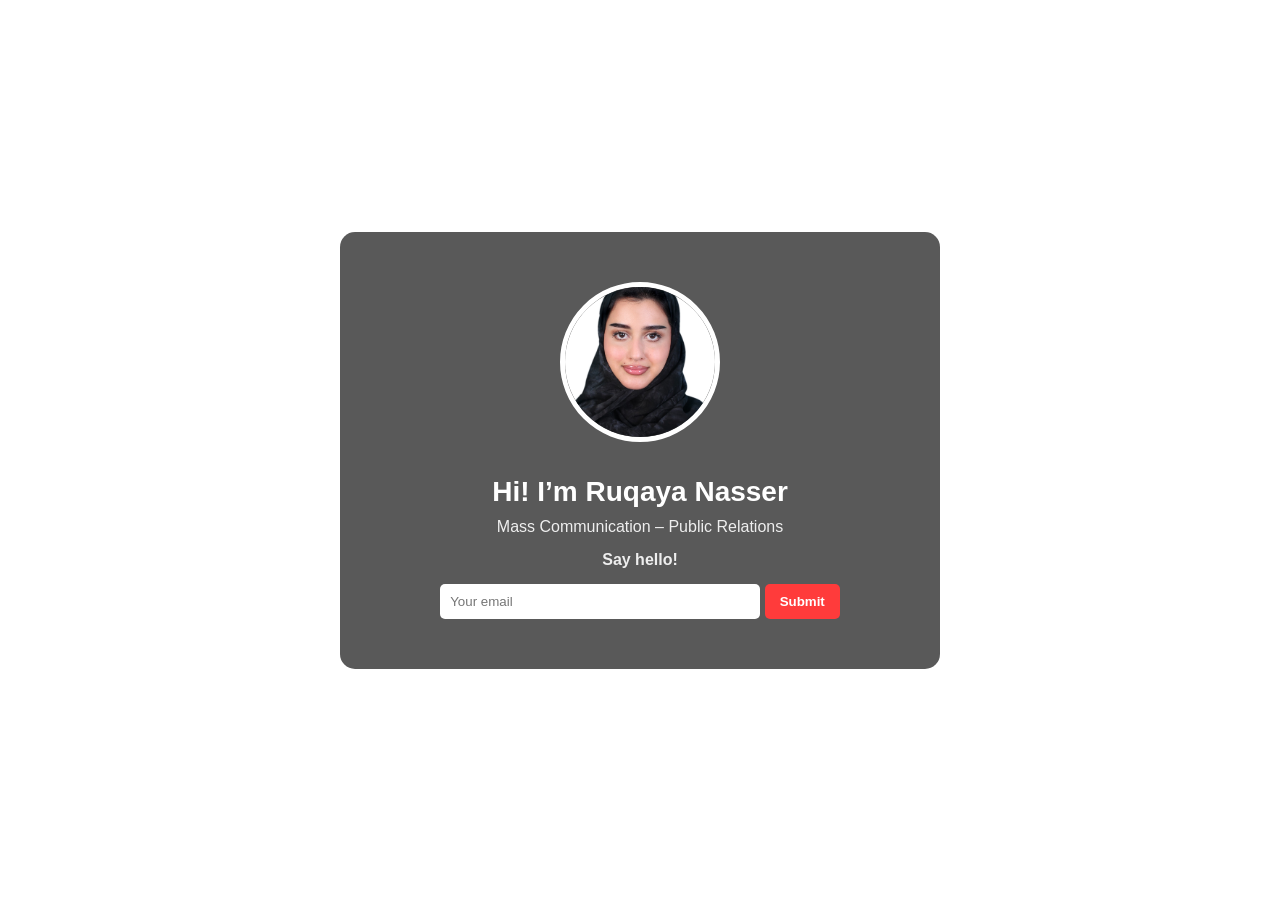
==== index.html @ b61541a9 "Add files via upload" ====
<!DOCTYPE html>
<html lang="en">
<head>
<meta charset="UTF-8">
<meta name="viewport" content="width=device-width, initial-scale=1.0">
<title>Ruqaya Nasser | Personal Website</title>
<link rel="stylesheet" href="style.css">
</head>

<body>

<div class="hero">
    <div class="overlay-box">
        
        <img src="imgcv.JPG" alt="Profile" class="profile-img">

        <h1>Hi! I’m Ruqaya Nasser </h1>
        <p>Mass Communication – Public Relations</p>
        <p><strong>Say hello!</strong></p>

        <div class="email-form">
            <input type="email" placeholder="Your email">
            <button>Submit</button>
        </div>

    </div>
</div>

</body>
</html>
---- style.css ----
body{
    margin:0;
    font-family: 'Segoe UI', sans-serif;
}

/* HERO SECTION */
.hero{
    background-image: url('https://images.unsplash.com/photo-1492724441997-5dc865305da7?auto=format&fit=crop&w=1600&q=80');
    background-size: cover;
    background-position: center;
    height:100vh;
    display:flex;
    justify-content:center;
    align-items:center;
}

/* DARK BOX */
.overlay-box{
    background: rgba(0,0,0,0.65);
    padding:50px;
    text-align:center;
    border-radius:15px;
    width:90%;
    max-width:500px;
    color:white;
}

/* PROFILE IMAGE */
.profile-img{
    width:150px;
    height:150px;
    border-radius:50%;
    border:5px solid white;
    object-fit:cover;
    margin-bottom:20px;
}

/* TEXT */
.overlay-box h1{
    margin:10px 0;
    font-size:28px;
}

.overlay-box p{
    margin:5px 0 15px;
    font-size:16px;
    opacity:0.9;
}

/* EMAIL FORM */
.email-form{
    margin-top:15px;
}

.email-form input{
    padding:10px;
    width:60%;
    border:none;
    border-radius:5px;
    outline:none;
}

.email-form button{
    padding:10px 15px;
    border:none;
    background:#ff3b3b;
    color:white;
    border-radius:5px;
    cursor:pointer;
    font-weight:bold;
}

.email-form button:hover{
    background:#cc0000;
}
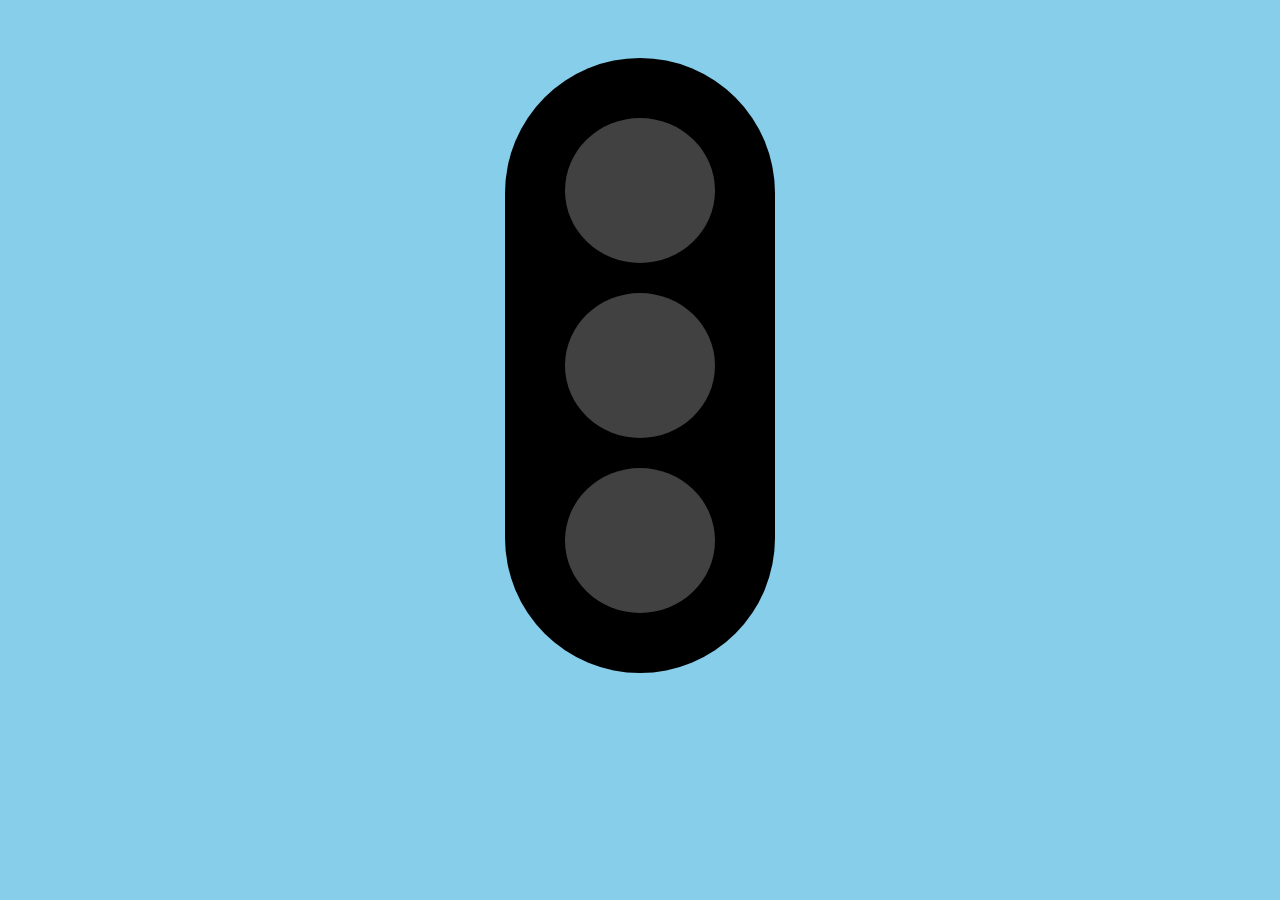
==== commit 5f9edc5b: "Add files via upload" ====
--- a/index.html
+++ b/index.html
@@ -1,31 +1,18 @@
 <!DOCTYPE html>
 <html lang="en">
-<head>
-<meta charset="UTF-8">
-<meta name="viewport" content="width=device-width, initial-scale=1.0">
-<title>Ruqaya Nasser | Personal Website</title>
-<link rel="stylesheet" href="style.css">
-</head>
+    <head>
+        <meta charset="UTF-8">
+        <meta http-equiv="X-UA-Compatible" content="IE=edge">
+        <meta name="viewport" content="width=device-width, initial-scale=1.0">
+        <title>Traffic Single Light</title>
+        <link rel="stylesheet" href="style.css">
+    </head>
+    <body>
 
-<body>
-
-<div class="hero">
-    <div class="overlay-box">
-        
-        <img src="imgcv.JPG" alt="Profile" class="profile-img">
-
-        <h1>Hi! I’m Ruqaya Nasser </h1>
-        <p>Mass Communication – Public Relations</p>
-        <p><strong>Say hello!</strong></p>
-
-        <div class="email-form">
-            <input type="email" placeholder="Your email">
-            <button>Submit</button>
-        </div>
-
-    </div>
-</div>
-
-</body>
-</html>
-
+     <div class="countainer">
+        <div class="red sig"></div>
+        <div class="yellow sig"></div>
+        <div class="green sig"></div>
+     </div>
+    </body>
+</html>
--- a/style.css
+++ b/style.css
@@ -1,76 +1,35 @@
 body{
-    margin:0;
-    font-family: 'Segoe UI', sans-serif;
+    background-color: skyblue;
+    display: flex;
+    justify-content: center;
+    align-items: center;
+
 }
 
-/* HERO SECTION */
-.hero{
-    background-image: url('https://images.unsplash.com/photo-1492724441997-5dc865305da7?auto=format&fit=crop&w=1600&q=80');
-    background-size: cover;
-    background-position: center;
-    height:100vh;
-    display:flex;
-    justify-content:center;
-    align-items:center;
+.countainer{
+    background-color: black;
+    padding: 30px;
+    border-radius: 150px;
+    margin-top: 50px;
 }
 
-/* DARK BOX */
-.overlay-box{
-    background: rgba(0,0,0,0.65);
-    padding:50px;
-    text-align:center;
-    border-radius:15px;
-    width:90%;
-    max-width:500px;
-    color:white;
+.sig{
+    width: 150px;
+    height: 145px;
+    background-color: rgb(65, 65, 65);
+    border-radius: 50%;
+    margin: 30px;
+
 }
 
-/* PROFILE IMAGE */
-.profile-img{
-    width:150px;
-    height:150px;
-    border-radius:50%;
-    border:5px solid white;
-    object-fit:cover;
-    margin-bottom:20px;
+.red:hover{
+    background-color: red;
 }
 
-/* TEXT */
-.overlay-box h1{
-    margin:10px 0;
-    font-size:28px;
+.yellow:hover{
+    background-color: yellow;
 }
 
-.overlay-box p{
-    margin:5px 0 15px;
-    font-size:16px;
-    opacity:0.9;
-}
-
-/* EMAIL FORM */
-.email-form{
-    margin-top:15px;
-}
-
-.email-form input{
-    padding:10px;
-    width:60%;
-    border:none;
-    border-radius:5px;
-    outline:none;
-}
-
-.email-form button{
-    padding:10px 15px;
-    border:none;
-    background:#ff3b3b;
-    color:white;
-    border-radius:5px;
-    cursor:pointer;
-    font-weight:bold;
-}
-
-.email-form button:hover{
-    background:#cc0000;
-}
-
+.green:hover{
+    background-color: green;
+}
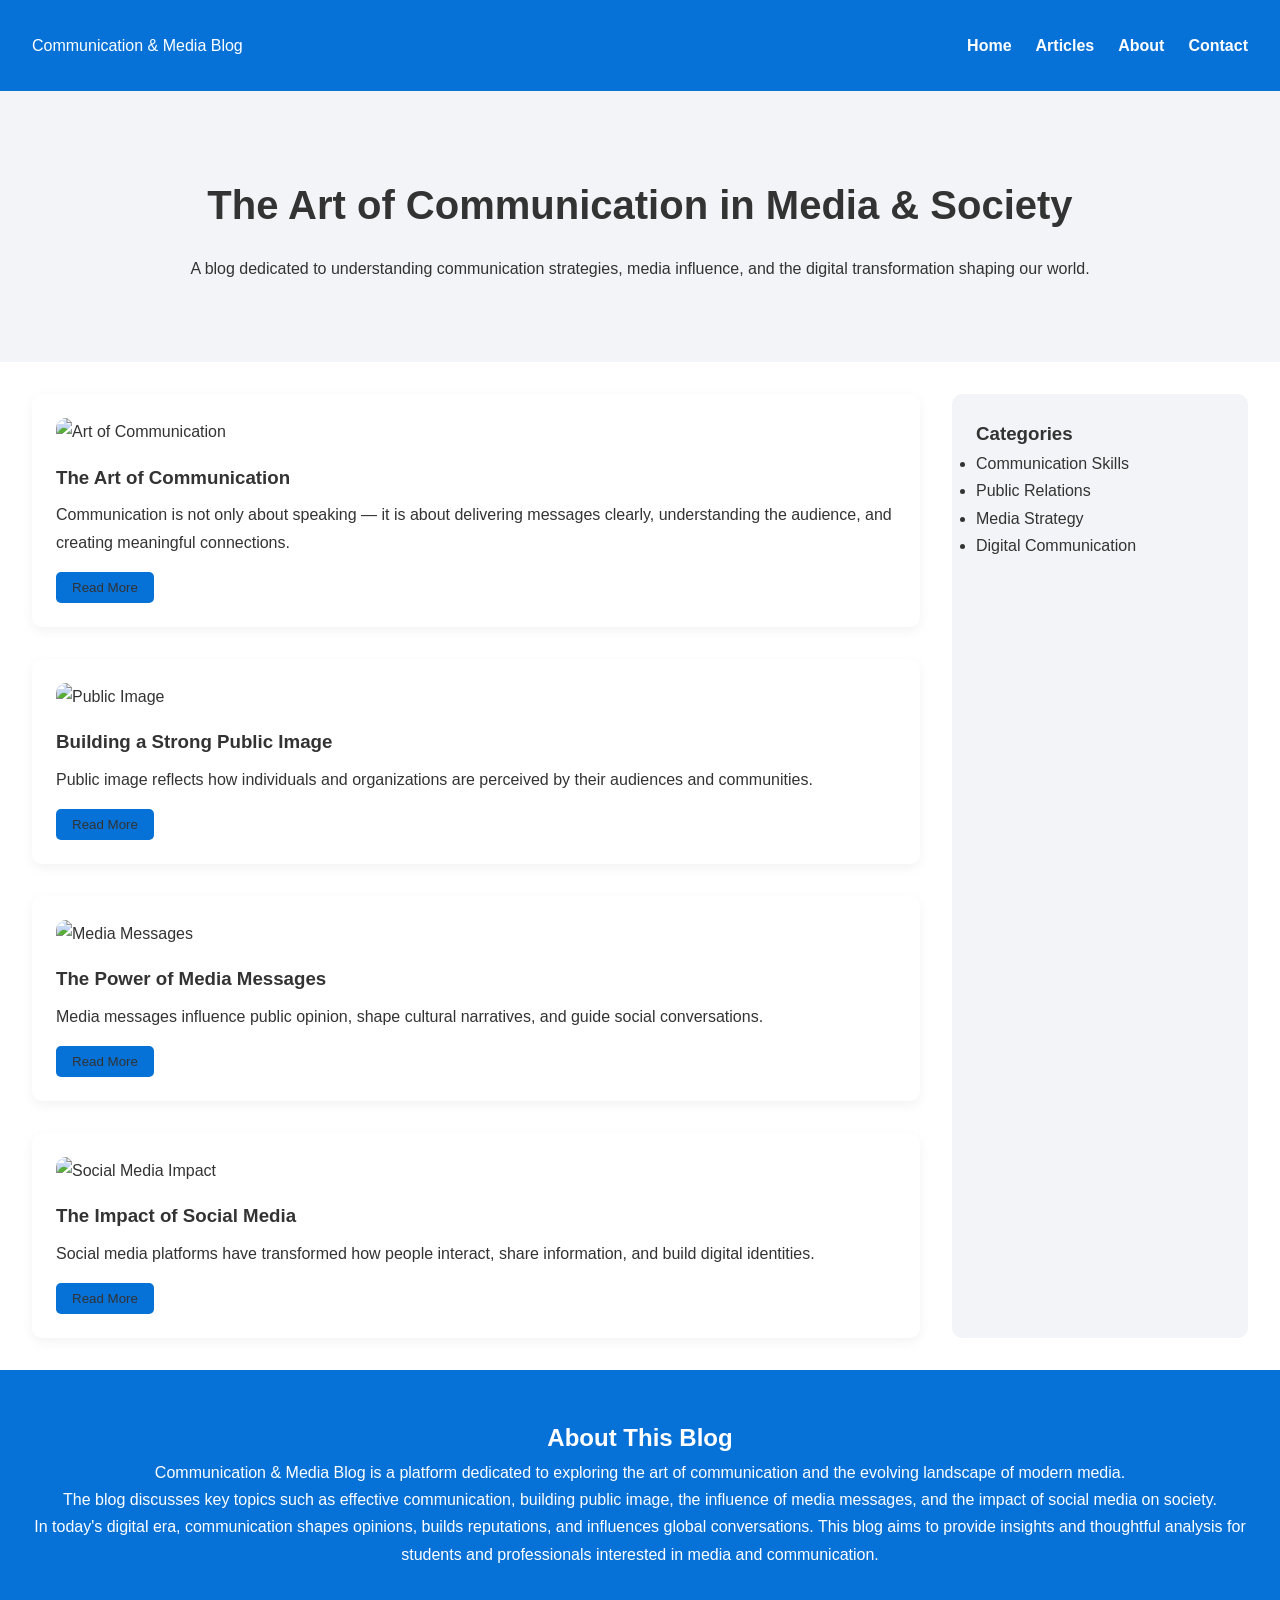
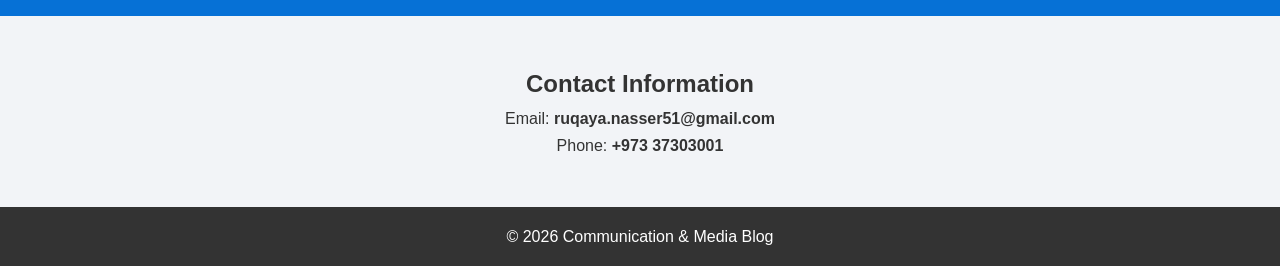
==== commit 049044c1: "Add files via upload" ====
--- a/index.html
+++ b/index.html
@@ -1,18 +1,159 @@
 <!DOCTYPE html>
 <html lang="en">
-    <head>
-        <meta charset="UTF-8">
-        <meta http-equiv="X-UA-Compatible" content="IE=edge">
-        <meta name="viewport" content="width=device-width, initial-scale=1.0">
-        <title>Traffic Single Light</title>
-        <link rel="stylesheet" href="style.css">
-    </head>
-    <body>
+<head>
+<meta charset="UTF-8">
+<meta name="viewport" content="width=device-width, initial-scale=1.0">
+<title>Communication & Media Blog</title>
+<link rel="stylesheet" href="style.css">
+</head>
 
-     <div class="countainer">
-        <div class="red sig"></div>
-        <div class="yellow sig"></div>
-        <div class="green sig"></div>
-     </div>
-    </body>
-</html>+<body>
+
+<header>
+    <div class="logo">Communication & Media Blog</div>
+    <nav>
+        <ul>
+            <li><a href="#home">Home</a></li>
+            <li><a href="#blog">Articles</a></li>
+            <li><a href="#about">About</a></li>
+            <li><a href="#contact">Contact</a></li>
+        </ul>
+    </nav>
+</header>
+
+<section class="hero" id="home">
+    <h1>The Art of Communication in Media & Society</h1>
+    <p>
+        A blog dedicated to understanding communication strategies, media influence,
+        and the digital transformation shaping our world.
+    </p>
+</section>
+
+<main id="blog">
+<div class="blog-container">
+
+<div class="posts">
+
+<!-- Post 1 -->
+<div class="post-card">
+<img src="https://images.unsplash.com/photo-1521737604893-d14cc237f11d" alt="Art of Communication">
+<h3>The Art of Communication</h3>
+<p>
+Communication is not only about speaking — it is about delivering messages clearly,
+understanding the audience, and creating meaningful connections.
+</p>
+<p class="full-text">
+Effective communication requires active listening, empathy, and adaptability.
+In professional and social environments, strong communication skills build trust,
+improve teamwork, and enhance leadership impact.
+</p>
+<button class="read-more-btn">Read More</button>
+</div>
+
+<!-- Post 2 -->
+<div class="post-card">
+<img src="https://images.unsplash.com/photo-1556740738-b6a63e27c4df" alt="Public Image">
+<h3>Building a Strong Public Image</h3>
+<p>
+Public image reflects how individuals and organizations are perceived
+by their audiences and communities.
+</p>
+<p class="full-text">
+A positive mental image is built through consistency, transparency,
+ethical behavior, and strategic communication.
+Public relations strategies play a vital role in shaping long-term reputation.
+</p>
+<button class="read-more-btn">Read More</button>
+</div>
+
+<!-- Post 3 -->
+<div class="post-card">
+<img src="https://images.unsplash.com/photo-1504711434969-e33886168f5c" alt="Media Messages">
+<h3>The Power of Media Messages</h3>
+<p>
+Media messages influence public opinion, shape cultural narratives,
+and guide social conversations.
+</p>
+<p class="full-text">
+Through carefully crafted storytelling, visuals, and language,
+media platforms can raise awareness, promote ideas,
+and inspire change across societies.
+Understanding message framing is essential in modern communication.
+</p>
+<button class="read-more-btn">Read More</button>
+</div>
+
+<!-- Post 4 -->
+<div class="post-card">
+<img src="https://images.unsplash.com/photo-1515378791036-0648a3ef77b2" alt="Social Media Impact">
+<h3>The Impact of Social Media</h3>
+<p>
+Social media platforms have transformed how people interact,
+share information, and build digital identities.
+</p>
+<p class="full-text">
+From brand building to activism, social media creates opportunities
+for engagement and influence. However, it also requires responsibility,
+ethical awareness, and strategic content planning.
+</p>
+<button class="read-more-btn">Read More</button>
+</div>
+
+</div>
+
+<aside class="sidebar">
+<h3>Categories</h3>
+<ul>
+<li>Communication Skills</li>
+<li>Public Relations</li>
+<li>Media Strategy</li>
+<li>Digital Communication</li>
+</ul>
+
+
+</aside>
+
+</div>
+</main>
+
+<section class="about" id="about">
+<h2>About This Blog</h2>
+<p>
+Communication & Media Blog is a platform dedicated to exploring the art of communication
+and the evolving landscape of modern media.
+</p>
+<p>
+The blog discusses key topics such as effective communication,
+building public image, the influence of media messages,
+and the impact of social media on society.
+</p>
+<p>
+In today's digital era, communication shapes opinions,
+builds reputations, and influences global conversations.
+This blog aims to provide insights and thoughtful analysis
+for students and professionals interested in media and communication.
+</p>
+</section>
+
+<section class="contact" id="contact">
+<h2>Contact Information</h2>
+<p>Email: <strong>ruqaya.nasser51@gmail.com</strong></p>
+<p>Phone: <strong>+973 37303001</strong></p>
+</section>
+
+<footer>
+<p>&copy; 2026 Communication & Media Blog</p>
+</footer>
+
+<script>
+document.querySelectorAll(".read-more-btn").forEach(button => {
+button.addEventListener("click", () => {
+const fullText = button.previousElementSibling;
+fullText.classList.toggle("show");
+button.textContent = fullText.classList.contains("show") ? "Read Less" : "Read More";
+});
+});
+</script>
+
+</body>
+</html>
--- a/style.css
+++ b/style.css
@@ -1,35 +1,162 @@
-body{
-    background-color: skyblue;
-    display: flex;
-    justify-content: center;
-    align-items: center;
-
+:root{
+--primary:#0671d6;
+--secondary:#f2f4f7;
+--dark:#333;
+--white:#ffffff;
+--padding:2rem;
 }
 
-.countainer{
-    background-color: black;
-    padding: 30px;
-    border-radius: 150px;
-    margin-top: 50px;
+*{
+margin:0;
+padding:0;
+box-sizing:border-box;
 }
 
-.sig{
-    width: 150px;
-    height: 145px;
-    background-color: rgb(65, 65, 65);
-    border-radius: 50%;
-    margin: 30px;
-
+body{
+font-family:Arial, sans-serif;
+background:var(--white);
+color:var(--dark);
+line-height:1.7;
 }
 
-.red:hover{
-    background-color: red;
+/* Header */
+header{
+display:flex;
+justify-content:space-between;
+align-items:center;
+padding:var(--padding);
+background:var(--primary);
+color:var(--white);
 }
 
-.yellow:hover{
-    background-color: yellow;
+header ul{
+list-style:none;
+display:flex;
 }
 
-.green:hover{
-    background-color: green;
-}+header ul li{
+margin-left:1.5rem;
+}
+
+header ul li a{
+color:var(--white);
+text-decoration:none;
+font-weight:bold;
+}
+
+/* Hero */
+.hero{
+background:var(--secondary);
+text-align:center;
+padding:5rem var(--padding);
+}
+
+.hero h1{
+font-size:2.5rem;
+margin-bottom:1rem;
+}
+
+/* Blog Layout */
+.blog-container{
+display:grid;
+grid-template-columns:3fr 1fr;
+gap:2rem;
+padding:var(--padding);
+}
+
+.posts{
+display:flex;
+flex-direction:column;
+gap:2rem;
+}
+
+.post-card{
+background:var(--white);
+border-radius:10px;
+padding:1.5rem;
+box-shadow:0 4px 12px rgba(0,0,0,0.05);
+}
+
+.post-card img{
+width:100%;
+border-radius:10px;
+margin-bottom:1rem;
+}
+
+.post-card h3{
+margin-bottom:0.5rem;
+}
+
+.full-text{
+display:none;
+margin-top:0.5rem;
+}
+
+.full-text.show{
+display:block;
+}
+
+button{
+margin-top:1rem;
+padding:0.5rem 1rem;
+background:var(--primary);
+color:var(--dark);
+border:none;
+border-radius:5px;
+cursor:pointer;
+}
+
+button:hover{
+background:var(--dark);
+}
+
+/* Sidebar */
+.sidebar{
+background:var(--secondary);
+padding:1.5rem;
+border-radius:10px;
+}
+
+/* About */
+.about{
+background:var(--primary);
+color:var(--white);
+padding:3rem var(--padding);
+text-align:center;
+}
+
+/* Contact */
+.contact{
+background:var(--secondary);
+padding:3rem var(--padding);
+text-align:center;
+}
+
+/* Footer */
+footer{
+background:var(--dark);
+color:var(--white);
+text-align:center;
+padding:1rem;
+}
+
+/* Responsive */
+@media(max-width:900px){
+.blog-container{
+grid-template-columns:1fr;
+}
+}
+
+@media(max-width:600px){
+header{
+flex-direction:column;
+align-items:flex-start;
+}
+header ul{
+flex-direction:column;
+margin-top:1rem;
+}
+header ul li{
+margin:0.5rem 0;
+}
+}
